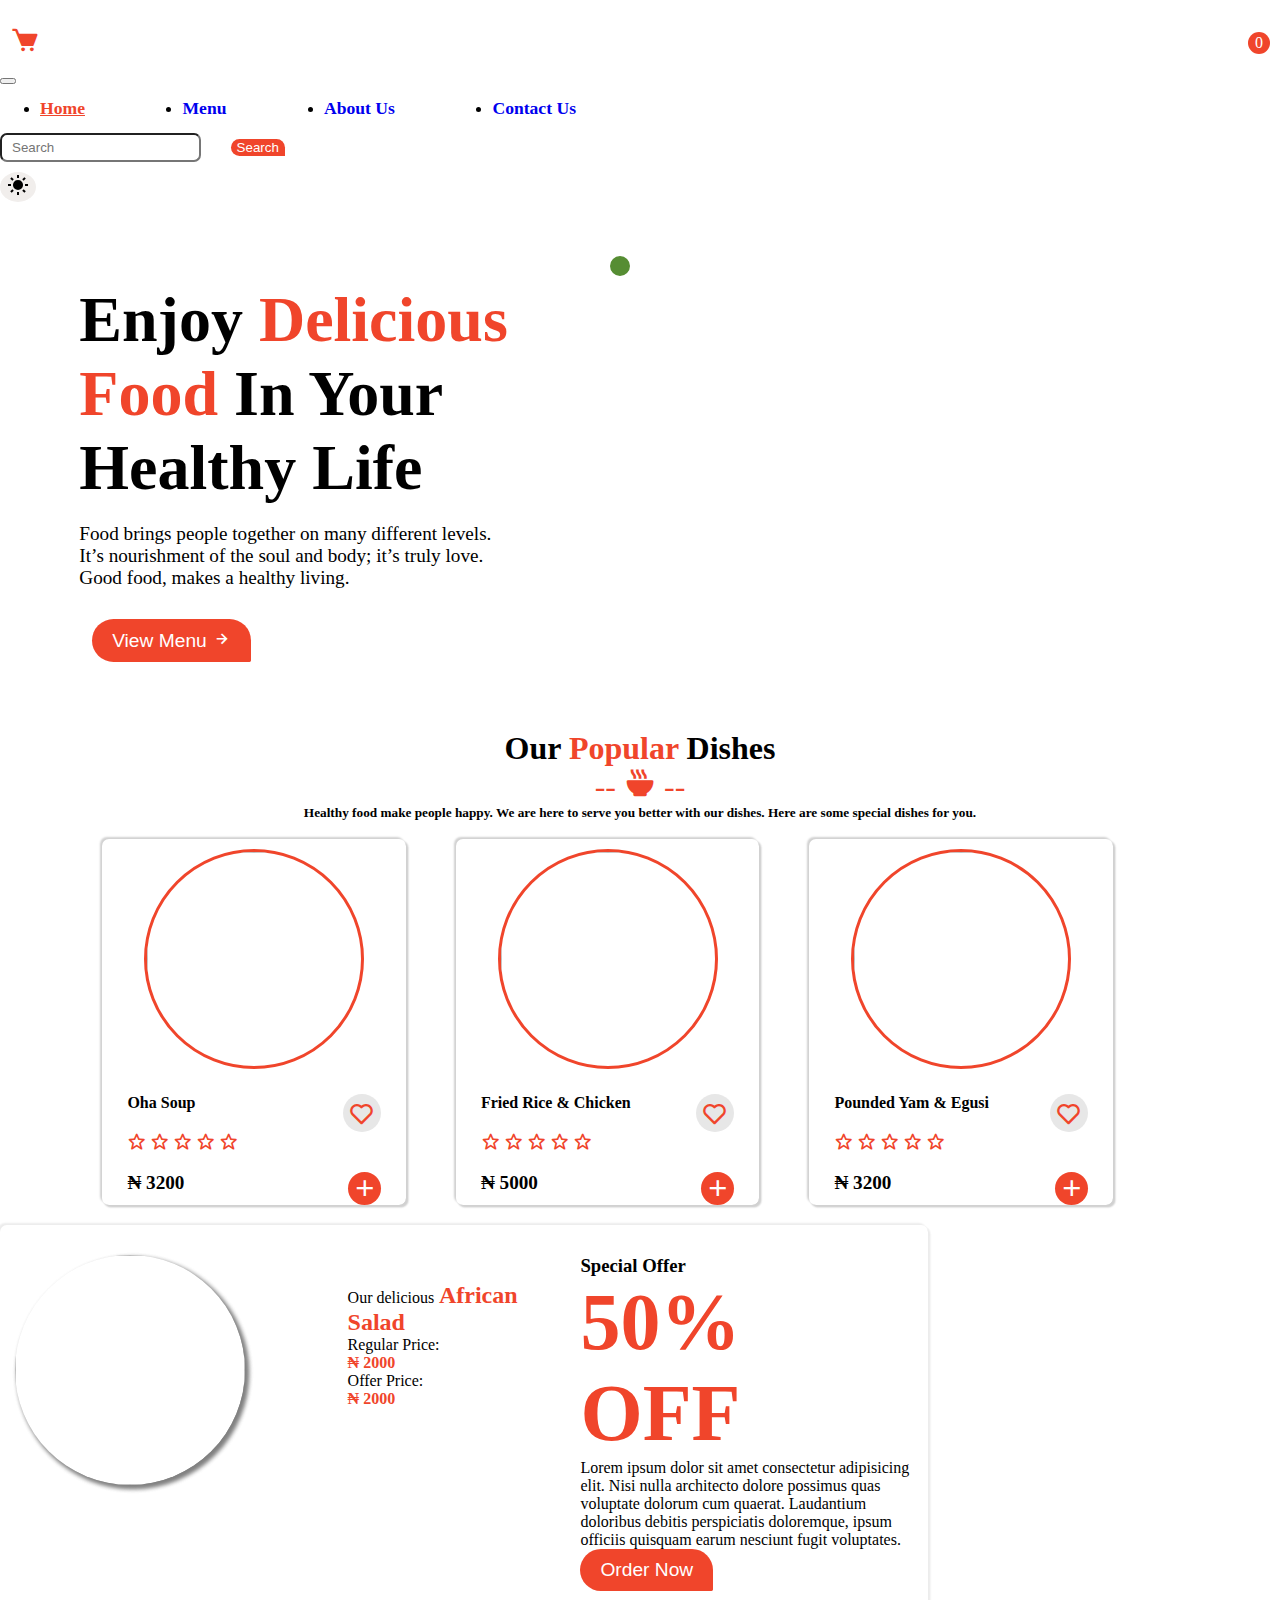
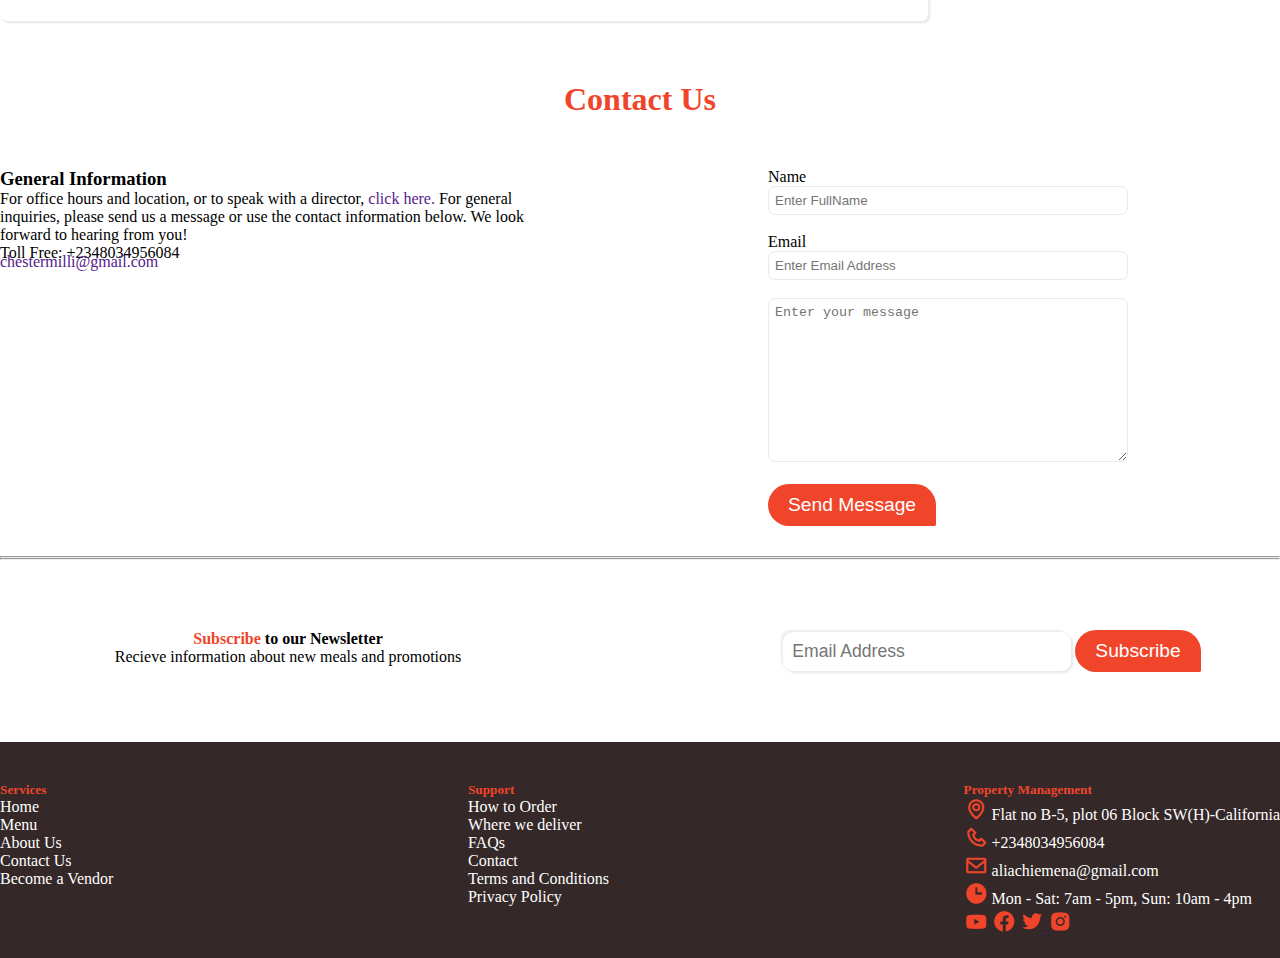
==== index.html @ f48188b2 "f" ====
<!DOCTYPE html>
<html lang="en">
<head>
    <meta charset="UTF-8">
    <meta http-equiv="X-UA-Compatible" content="IE=edge">
    <meta name="viewport" content="width=device-width, initial-scale=1.0">
    <title>Chester_Milli Restaurant</title>
    <link rel="shortcut icon" href="Images/ChesterOne.png" type="image/x-icon">
    <!-- <link rel="stylesheet" href="/Frontend/Boostrap/bootstrap.css"> -->

    <!-- Boostrap nav url -->
    <link href="https://cdn.jsdelivr.net/npm/bootstrap@5.3.0-alpha2/dist/css/bootstrap.min.css" rel="stylesheet" integrity="sha384-aFq/bzH65dt+w6FI2ooMVUpc+21e0SRygnTpmBvdBgSdnuTN7QbdgL+OapgHtvPp" crossorigin="anonymous">

    <script src="https://cdn.jsdelivr.net/npm/bootstrap@5.3.0-alpha2/dist/js/bootstrap.bundle.min.js" integrity="sha384-qKXV1j0HvMUeCBQ+QVp7JcfGl760yU08IQ+GpUo5hlbpg51QRiuqHAJz8+BrxE/N" crossorigin="anonymous"></script>
    <!-- /////// -->

    <!-- <link rel="stylesheet" href="/Frontend/Boostrap/bootstrap.min.css"> -->
    <link href='https://unpkg.com/boxicons@2.1.4/css/boxicons.min.css' rel='stylesheet'>
    <link rel="stylesheet" href="fooddeliveryapp.css">

</head>
<body>
      <!-- Nav Bar -->
      <nav class="mynavBar navbar navbar-expand-lg bg-body-tertiary">
        <div class="container-fluid">
            <div class="logo">
                <img src="Images/ChesterOne.png" alt="">
            </div>
            <div class="cart">
                <a href="cart.html"><i class='bx bxs-cart'></i></a><p id="count">0</p>
            </div>

          <button class="navbar-toggler navbtn" type="button" data-bs-toggle="collapse" data-bs-target="#navbarSupportedContent" aria-controls="navbarSupportedContent" aria-expanded="false" aria-label="Toggle navigation">
            <span class="navbar-toggler-icon"></span>
          </button>
          <div class="collapse navbar-collapse" id="navbarSupportedContent">
            <ul class="navbar-nav me-auto mb-2 mb-lg-0 items">
              <li class="home nav-item">
                <a id="home" class="nav-link active" aria-current="page" href="index.html">Home</a>
              </li>
              <li class="nav-item">
                <a id="menu" class="nav-link active" href="menu.html">Menu</a>
              </li>
              <li class="nav-item">
                <a id="aboutUs" class="nav-link active" href="aboutUs.html">About Us</a>
              </li>
              <li class="nav-item">
                <a id="contactUs" class="nav-link active" href="contactUs.html">Contact Us</a>
              </li>
            </ul>

            <form class="d-flex" role="search">
              <input class="navInput" id="searchInput" type="search" placeholder="Search" aria-label="Search">
              <button class="navbtnTwo btn btn-outline-success" type="submit" id="search">Search</button>
            </form>
          </div>
        </div>
      </nav>

      <!-- <aside>
        <div class="aside">
          <div id="root"></div>

          <div class="sidebar">
            <div class="head"><p>My Cart</p></div>
            <div id="cartItem">Your cart is empty</div>
            <div class="foot">
              <h4>Total</h4>
              <h5>&#8358 0.00</h5>
            </div>
          </div>
        </div>
      </aside> -->

      <!-- main body -->
      <main>
        <!-- Background Changer //////////////////////////////////// -->
        <!-- <div class="radio-btn">
          <div class="radio-inner">  </div>
        </div> -->

  
        <div class="container-fluid backgroundChanger">
          <button id="background" type="button"><i class='backgroundNew bx bxs-sun' ></i></button>
          <!-- <div class="white"></div>
          <div class="darkMode"></div> -->
        </div>


        <!-- Enjoy Delicious Meal ///////////////////////////////////// -->
        <div class="container-fluid enjoyDeliciousMeal">
          <div class="container enjoyDelicious">
            <div class="container deliciousMeal">
              <h1>Enjoy <span> Delicious Food </span>In Your Healthy Life</h1> <br>

              <div class="container foodBrings">
                <p>Food brings people together on many different levels. It’s nourishment of the soul and body; it’s truly love. Good food, makes a healthy living.</p>
              </div>
            </div><br>
  
            <div class="container imageContainer">
              <img src="Images/mangoSoup.jpg" alt="">
            </div>
          </div>
          <div class="container">
            <button class="deliciousbtn" id="displayFoodMenu" type="button">View Menu <i class='bx bx-right-arrow-alt'></i></button>
          </div>
        </div> <br>



        <!-- <div class="containe viewMenu ">
          <div class="viewMenuFlex">    
            <figure class="viewMenuFigure">
              <div class="viewMenuContainerFlex">
                <div class="imageholder">
                  <img src="/Frontend/Frontend Milestone project/Images/Okro.jpg" alt="">
                </div><br>
                <div class="foodName">
                  <h4>Okra Soup</h4>
                </div>
                <div class="foodArticle">
                  <div class="foodArticleFlex">
                    <p>Lorem ipsum dolor sit amet consectetur adipisicing elit. Labore, pariatur beatae.</p>
                    <p class="foodPrice">&#8358 5000</p>
                  </div>
                </div>
              </div>          
            </figure>
            </div>
            </div> -->

            <div class="one">
              <div class="two">
              </div>
            </div>
            

        <!-- View Menu //////////////////////////////////////// -->
        <div class="viewMenu showFoodMenu">
          <div class="hideFoodMenu" id="hideFoodMenu">
            <i class='bx bx-x'></i>
          </div>
          <div class="viewMenuFlex">    
            <figure class="viewMenuFigure">
              <div class="viewMenuContainerFlex">
                <div class="imageholder">
                  <img src="Images/Okro.jpg" alt="">
                </div><br>
                <div class="foodName">
                  <h4>Okra Soup</h4>
                </div>
                <div class="foodArticle">
                  <div class="foodArticleFlex">
                    <p>Lorem ipsum dolor sit amet consectetur adipisicing elit. Labore, pariatur beatae.</p>
                    <div class="viewMenuAdd">
                      <p class="foodPrice">&#8358 3000</p>
                      <p><i class='viewMenuAddIcon bx bx-plus'></i></p>
                    </div>
                  </div>
                </div>
              </div>          
            </figure>

            <figure class="viewMenuFigure">
              <div class="viewMenuContainerFlex">
                <div class="imageholder">
                  <img src="Images/riceandchicken.jpg" alt="">
                </div><br>
                <div class="foodName">
                  <h4>Jellof Rice</h4>
                </div>
                <div class="foodArticle">
                  <div class="foodArticleFlex">
                    <p>Lorem ipsum dolor sit amet consectetur adipisicing elit. Labore, pariatur beatae.</p>
                    <div class="viewMenuAdd">
                      <p class="foodPrice">&#8358 2500</p>
                      <p><i class='viewMenuAddIcon bx bx-plus'></i></p>
                    </div>
                  </div>
                </div>
              </div>          
            </figure>
            
            <figure class="viewMenuFigure">
              <div class="viewMenuContainerFlex">
                <div class="imageholder">
                  <img src="Images/Beans-and-Plantain.jpg" alt="">
                </div> <br>
                <div class="foodName">
                  <h4>Beans and Dodo</h4>
                </div>
                <div class="foodArticle">
                  <div class="foodArticleFlex">
                    <p>Lorem ipsum dolor sit amet consectetur adipisicing elit. Labore, pariatur beatae.</p>
                    <div class="viewMenuAdd">
                      <p class="foodPrice">&#8358 1500</p>
                      <p><i class='viewMenuAddIcon bx bx-plus'></i></p>
                    </div>
                  </div>
                </div>
              </div>          
            </figure>

            <figure class="viewMenuFigure">
              <div class="viewMenuContainerFlex">
                <div class="imageholder">
                  <img src="Images/Ofe-Nsala.jpg" alt="">
                </div><br>
                <div class="foodName">
                  <h4>Ofe Nsala (White Soup)</h4>
                </div>
                <div class="foodArticle">
                  <div class="foodArticleFlex">
                    <p>Lorem ipsum dolor sit amet consectetur adipisicing elit. Labore, pariatur beatae.</p>
                    <div class="viewMenuAdd">
                      <p class="foodPrice">&#8358 4000</p>
                      <p><i class='viewMenuAddIcon bx bx-plus'></i></p>
                    </div>
                  </div>
                </div>
              </div>          
            </figure>

            <figure class="viewMenuFigure">
              <div class="viewMenuContainerFlex">
                <div class="imageholder">
                  <img src="Images/spaghetti.jpg" alt="">
                </div> <br>
                <div class="foodName">
                  <h4>Spaghetti</h4>
                </div>
                <div class="foodArticle">
                  <div class="foodArticleFlex">
                    <p>Lorem ipsum dolor sit amet consectetur adipisicing elit. Labore, pariatur beatae.</p>
                    <div class="viewMenuAdd">
                      <p class="foodPrice">&#8358 2000</p>
                      <p><i class='viewMenuAddIcon bx bx-plus'></i></p>
                    </div>
                  </div>
                </div>
              </div>          
            </figure>
             
            <figure class="viewMenuFigure">
              <div class="viewMenuContainerFlex">
                <div class="imageholder">
                  <img src="Images/tomato-stew.jpg" alt="">
                </div> <br>
                <div class="foodName">
                  <h4>Tomato Stew and Rice</h4>
                </div>
                <div class="foodArticle">
                  <div class="foodArticleFlex">
                    <p>Lorem ipsum dolor sit amet consectetur adipisicing elit. Labore, pariatur beatae.</p>
                    <div class="viewMenuAdd">
                      <p class="foodPrice">&#8358 2000</p>
                      <p><i class='viewMenuAddIcon bx bx-plus'></i></p>
                    </div>
                  </div>
                </div>
              </div>          
            </figure>
             
            <figure class="viewMenuFigure">
              <div class="viewMenuContainerFlex">
                <div class="imageholder">
                  <img src="Images/mangoSoup.jpg" alt="">
                </div> <br>
                <div class="foodName">
                  <h4>Mango Soup</h4>
                </div>
                <div class="foodArticle">
                  <div class="foodArticleFlex">
                    <p>Lorem ipsum dolor sit amet consectetur adipisicing elit. Labore, pariatur beatae.</p>
                    <div class="viewMenuAdd">
                      <p class="foodPrice">&#8358 3200</p>
                      <p><i class='viewMenuAddIcon bx bx-plus'></i></p>
                    </div>
                  </div>
                </div>
              </div>          
            </figure>
             
            <figure class="viewMenuFigure">
              <div class="viewMenuContainerFlex">
                <div class="imageholder">
                  <img src="Images/bangasoup.jpg" alt="">
                </div> <br>
                <div class="foodName">
                  <h4>Banga Soup</h4>
                </div>
                <div class="foodArticle">
                  <div class="foodArticleFlex">
                    <p>Lorem ipsum dolor sit amet consectetur adipisicing elit. Labore, pariatur beatae.</p>
                    <div class="viewMenuAdd">
                      <p class="foodPrice">&#8358 2500</p>
                      <p><i class='viewMenuAddIcon bx bx-plus'></i></p>
                    </div>
                  </div>
                </div>
              </div>          
            </figure>
          </div>
          <div class="viewMenubutton">
            <button class="viewMenubtn deliciousbtn" id="viewFullMenubtn" type="button">View Full menu</button>
          </div>
          </div>
        </div>



        <!-- Popular Dishes /////////////////////////////////// -->
        <div class="container popularDishes">
          <div class="popularDishesmain">
            <div class="ourDishes">
              <h1>Our <span>Popular</span> Dishes</h1>
              <p>-- <i class='bx bxs-bowl-hot'></i> --</p>
              <h5>Healthy food make people happy. We are here to serve you better with our dishes. Here are some special dishes for you.</h5>
            </div><br>

            <div class="dishHolder">
                <figure class="dishImageContainer">
                  <div class="imageHolder">
                    <img src="Images/ohasoup.webp" alt="">
                  </div> <br>
                
                  <figcaption>
                    <h4>Oha Soup</h4>
                    <div class="heart"><i id="heart" class='bx bx-heart'></i></div>
                  </figcaption>

                  <div class="starRating">
                    <a href=""><i class='bx bx-star'></i></a>
                    <a href=""><i class='bx bx-star'></i></a>
                    <a href=""><i class='bx bx-star'></i></a>
                    <a href=""><i class='bx bx-star'></i></a>
                    <a href=""><i class='bx bx-star'></i></a>
                    </a>
                  </div> <br>

                  <div class="priceAddtoCart">
                    <p>&#8358 3200</p>
                    <p><i class='viewMenuAddIcon bx bx-plus'></i></p>
                  </div>
                </figure> 

                <figure class="dishImageContainer">
                  <div class="imageHolder">
                    <img src="Images/friedrice-chicken.jpg" alt="">
                  </div> <br>
                
                  <figcaption>
                    <h4>Fried Rice & Chicken</h4>
                    <div class="heart"><i id="heart" class='bx bx-heart'></i></div>
                  </figcaption>

                  <div class="starRating">
                    <a href=""><i class='bx bx-star'></i></a>
                    <a href=""><i class='bx bx-star'></i></a>
                    <a href=""><i class='bx bx-star'></i></a>
                    <a href=""><i class='bx bx-star'></i></a>
                    <a href=""><i class='bx bx-star'></i></a>
                  </div> <br>

                  <div class="priceAddtoCart">
                    <p>&#8358 5000</p>
                    <p><i class='viewMenuAddIcon bx bx-plus'></i></p>
                  </div>
                </figure>

                <figure class="dishImageContainer">
                  <div class="imageHolder">
                    <img src="Images/poundedyamandegusi.jpg" alt="">
                  </div> <br>
                
                  <figcaption>
                    <h4>Pounded Yam & Egusi</h4>
                    <div class="heart"><i id="heart" class='bx bx-heart'></i></div>
                  </figcaption>

                  <div class="starRating">
                    <a href=""><i class='bx bx-star'></i></a>
                    <a href=""><i class='bx bx-star'></i></a>
                    <a href=""><i class='bx bx-star'></i></a>
                    <a href=""><i class='bx bx-star'></i></a>
                    <a href=""><i class='bx bx-star'></i></a>
                  </div> <br>

                  <div class="priceAddtoCart">
                    <p>&#8358 3200</p>
                    <p><i class='viewMenuAddIcon bx bx-plus'></i></p>
                  </div>
                </figure>
            </div>
          </div>
        </div>


        <!-- special Offer ////////////////////////////////// -->
        <div class="container-fluid mySpecialOffer">
          <div class="container specialOffer">
            <div class="imageHolder">
              <img src="Images/abacha.jpeg" alt="">
            </div>

            <div class="onlyFor">
              <p>Our delicious<span class="vegetables"> African Salad</span></p>
              <p>Regular Price: <br> <span class="price">&#8358 2000</span></p>
              <p>Offer Price: <br> <span class="price">&#8358 2000</span></p>
            </div>

            <div class="discount">
              <div>
                <h3>Special Offer</h3>
              </div>
              <div class="discount50">
                <h1>50% OFF</h1>
              </div>
              <div>
                <p>Lorem ipsum dolor sit amet consectetur adipisicing elit. Nisi nulla architecto dolore possimus quas voluptate dolorum cum quaerat. Laudantium doloribus debitis perspiciatis doloremque, ipsum officiis quisquam earum nesciunt fugit voluptates.</p>
              </div>
              <div>
                <button class="discountbtn" type="button">Order Now</button>
              </div>
            </div>
          </div>
        </div>


        <!-- Contact Us ////////////////////////////////////////////// -->
        <div class="contactUs">
          <h1>Contact Us</h1>
          <div class="container contactUsFlex">
            <div class="contactUsPartOne">
              <div class="generalInfo">
                <h3>General Information</h3>
              </div>
              <div class="contactUspara">
                <p>For office hours and location, or to speak with a director, <a href="">click here.</a> For general inquiries, please send us a message or use the contact information below. We look forward to hearing from you!</p>
              </div>
              <div class="contactUsDetails">
                <p class="firstPar">Toll Free: +2348034956084</p>
                <p class="firstPara"><a href="">chestermilli@gmail.com</a></p>
              </div>
            </div>

          <form action="" class="contactUsForm">
            <div class="lableName">
              <label for="name">Name</label>
            </div>
            <div class="input">
              <input type="text" id="name" placeholder="Enter FullName">
            </div> <br>

            <div class="labelEmail">
              <label for="email">Email</label>
            </div>
            <div class="input">
              <input type="email" name="email" id="email" placeholder="Enter Email Address">
            </div> <br>

            <div class="textArea">
             <textarea name="" id="textArea" cols="30" rows="10" placeholder="Enter your message"></textarea>
            </div> <br>

            <div>
              <button class="contactUsbtn" type="button">Send Message</button>
            </div>
          </form>
          </div>
        </div>
        <hr class="container hrOne" style="color: rgba(51, 51, 51, 0.651);">
        <hr class="container hrTwo" style="color: white;">


        <!-- Newsletter /////////////////////////////////////////////// -->
        <div class="newsletter">
          <div class="container newsletterFlex">
            <div class="newsletterSubscribe">
              <h4><span>Subscribe</span> to our Newsletter</h4>
              <p>Recieve information about new meals and promotions</p>
            </div>

            <div class="newsletterButton">
              <div class="newsletterButtonDisplay">
                <input type="text" placeholder="Email Address" id="newsletterInput">
                <!-- <div class="newsletterSend"><i id="newsletterSend" class='bx bxs-send'></i></div> -->
                <button class="newsletterbtn" type="button">Subscribe</button>
              </div>
            </div>
          </div>
        </div>
      </main>

      <footer>
        <div class="container footerFlex">
          <div class="services">
            <h5>Services</h5>
            <p><a href="">Home</a></p>
            <p><a href="">Menu</a></p>
            <p><a href="">About Us</a></p>
            <p><a href="">Contact Us</a></p>
            <p><a href="">Become a Vendor</a></p>
          </div>

          <div class="support">
            <h5>Support</h5>
            <p><a href="">How to Order</a></p>
            <p><a href="">Where we deliver</a></p>
            <p><a href="">FAQs</a></p>
            <p><a href="">Contact</a></p>
            <p><a href="">Terms and Conditions</a></p>
            <p><a href="">Privacy Policy</a></p>
          </div>

          <div class="propertyManagement">
            <h5>Property Management</h5>
            <p><span><i class='bx bx-map'></i></span> Flat no B-5, plot 06 Block SW(H)-California</p>
            <p><span><i class='bx bx-phone'></i></span> +2348034956084</p>
            <p><span><i class='bx bx-envelope'></i></span> aliachiemena@gmail.com</p>
            <p><span><i class='bx bxs-time'></i></span> Mon - Sat: 7am - 5pm, Sun: 10am - 4pm</p>
            <div class="socialHandles">
              <a href=""><span><i class='bx bxl-youtube'></i></span></a>
              <a href=""><span><i class='bx bxl-facebook-circle'></i></span></a>
              <a href=""><span><i class='bx bxl-twitter'></i></span>
              </a>
              <a href=""><span><i class='bx bxl-instagram-alt' ></i><span></a>
            </div>
          </div>
        </div>
      </footer>

      <script>
        document.getElementById('viewFullMenubtn').addEventListener('click', e=>{
          window.location.href = "./menu.html"
        })
      </script>

    <script src="fooddeliveryapp.js"></script>
    <script src="app.js"></script>
    <script src="payment.js"></script>
</body>
</html>
---- fooddeliveryapp.css ----
*{
    box-sizing: border-box;
    margin: 0px;
}

:root{
    --mainColor: rgb(240,69,43);
    --mainAlt: rgb(199, 50, 27);
    --secColor: rgb(86,141,51);
    --btnShape: 30px 30px 2px;
}


/* nav bar styles /////////////////// */
.mynavBar{
    /* filter: invert(1);
    position: fixed;
    top: 0px; */
}

.logo{
    width: 30%;
}

.logo>img{
    width: 80px;
}

.items{
    width:45%;
    display: flex;
    justify-content: space-between;
    line-height: 2.7;
}


#menu:hover, #aboutUs:hover, #contactUs:hover{
    color: var(--mainColor);
}

#menu, #aboutUs, #contactUs{
    font-size: 1.1rem;
    font-weight: 650;
    text-decoration: none;
    transition: 500ms;
}

#home{
    color: var(--mainColor);
    font-size: 1.1rem;
    font-weight: 650;
}

#home:hover{
    color: black;
    text-decoration: none;
    transition: 650ms;
}

.cart{
    display: flex;
    justify-content: space-between;
    padding: 7px 10px;
    border-radius: 3px;
    /* width: %; */
    align-items: center;
}

.cart>p{
    height: 22px;
    width: 22px;
    display: flex;
    align-items: center;
    justify-content: center;
    border-radius: 22px;
    background-color: var(--mainColor);
    color: white;
}

.cart>a{
    font-size: 30px;
    color: var(--mainColor);
}


.navInput{
    padding: 5px 10px;
    margin-right: 2%;
    border-radius: 7px;
}

.navbtnTwo{
    background-color: var(--mainColor);
    color: white;
    border: 1px var(--secColor);
    border-radius: var(--btnShape);
    transition: 300ms;
}

.navbtnTwo:hover{
    /* background-color: var(--mainAlt);
    color: white;
    border: 1px var(--secColor);
    transition: 300ms; */
    transition: 300ms;
    background-color: white;
    border: 3px solid var(--mainColor);
    color: black;
    font-weight: 600;
}
/* ///////////////////////////////////// */




/* <aside> //////////////////////////////////// */
aside{
    width: 70%;
    margin-bottom: 30px;
}

.aside{
    display: flex;
}

#root{
    width: 60%;
    display: grid;
    grid-template-columns: (2, 1fr);
    grid-gap: 20px;
}

.sidebar{
    width: 40%;
    border-radius: 5px;
    background-color: #eee;
    margin-left: 20px;
    padding: 15px;
    text-align: center;
}

.head{
    border-radius: 3px;
    height: 40px;
    padding: 10px;
    margin-bottom: 20px;
    color: white;
    display: flex;
    align-items: center;
}

.head>p{
    background-color: var(--mainColor);
    padding: 5px;
    width: 100%;
    text-align: left;
}

.foot{
    display: flex;
    justify-content: space-between;
    padding: 10px 0px;
    margin: 20px 0px;
    border-top: 1px solid #333;
}

/* </aside> //////////////////////////////////// */




/* Enjoy Delicious Food */
.backgroundChanger{
    position: fixed;
    text-align: end;
    padding-top: 10px;
    cursor: pointer;
}

.backgroundChanger>.background{
    background-color: rgb(241, 238, 236);
    width: 25px;
    height: 25px;
    border-radius: 50%;
    padding: 1px 5px 7px 1px;
}

#background{
    font-size: 1.5rem;
    border-radius: 50%;
    border: none;
    background-color: rgb(241, 238, 236);
}

.whiteMode{
    background-color: white;
    color: black;
}

.darkMode{
    background-color: black;
    color: white;
}


.enjoyDeliciousMeal{
    background: url('/Frontend/Frontend Milestone project/Images/spinach.png');
    background-repeat: no-repeat;
    background-position: top-left;
}

.enjoyDelicious{
    display: flex;
    justify-content: space-between;
    padding: 30px 0px;
}

.deliciousMeal>h1{
    width: 90%;
    margin-left: 13%;
    margin-top: 15%;
    font-size: 4rem;
    font-weight: 650;
}

.foodBrings{
    width: 100%;
}

.foodBrings>p{
    margin-left: 13%;
    width: 70%;
    font-size: 1.2rem;
}

.deliciousMeal>h1>span{
    color: var(--mainColor);
}

.imageContainer{
    width: 100%;
    margin-right: 5;
    margin-top: 5%;
}

.imageContainer img{
    width: 80%;
    border-radius: 50%;
    border: 10px solid var(--secColor);
}

.deliciousbtn{
    margin-left: 7.2%;
    background-color: var(--mainColor);
    color: white;
    border: none;
    font-size: 1.2rem;
    padding: 10px 20px;
    border-radius: 30px 30px 2px;
    transition: 300ms;
}

.deliciousbtn:hover{
    /* background-color: var(--mainAlt); */
    transition: 300ms;
    background-color: white;
    border: 3px solid var(--mainColor);
    color: black;
    font-weight: 600;
}


/* View Menu ////////////////////////////////////// */
.viewMenu{
    padding: 50px 5px 15px 5px;   
}

.hideFoodMenu{
    font-size: 2.7rem;
    position: fixed;
    right: 20px;
    top: 0px;
    color: white;
    cursor: pointer;
}


.showFoodMenu{
    display: block;
    position: fixed;
    width: 100%;
    height: 100%;
    top: 0;
    left: 0;
    right: 0;
    backdrop-filter: blur(10px);
    background-color: rgba(0, 0, 0, 0.575);
    animation: Chester 0.6s;
    display: none;
    overflow-y: scroll;
    padding-left: 3%;
}

@keyframes Chester{
    from{
        transform: scale(0.5);
    }
    to{
        transform: scale(1);
    }
}


.viewMenu>.viewMenuFlex{
    display: grid;
    grid-template-columns: auto auto auto auto;
    justify-content: space-between;
}

.viewMenuFigure{
    width: 100%;
    padding: 20px;
}

.viewMenuContainerFlex>.imageHolder{
    width: 50%;
}

.viewMenuContainerFlex img{
    width: 150px;
    height: 150px;
    border-radius: 50%;
    border: 3px solid white;
    /* box-shadow: 3px 3px 5px grey, 3px 3px 5px grey; */
}

.viewMenuContainerFlex img:hover{
    transform: scale(1.2, 1.2);
    transition: 300ms;
}

.viewMenu .foodName>h4, .viewMenu .foodArticleFlex>p{
    color: white;
}


.viewMenuContainerFlex .foodArticleFlex>.viewMenuAdd .foodPrice{
    /* color: var(--mainColor); */
    font-weight: 600;
    line-height: 2;
    color: white;
}

.viewMenuAdd{
    display: flex;
    justify-content: space-between;
}

.viewMenuAddIcon{
    font-size: 1.7rem;
    background-color: var(--mainColor);
    color: white;
    padding: 3px;
    border-radius: 50%;
    cursor: pointer;
}

.viewMenubutton{
    padding: 15px;
    text-align: center;
    margin-left: -11%;
}



/* Our Popular Dishes //////////////////////////// */
/* .popularDishesmain{
    padding: 5% 9.5%;
} */


.popularDishes{
    margin-top: 30px;
    padding-top: 20px;
}

.ourDishes h1{
    text-align: center;
    font-weight: 650;
}

.ourDishes p{
    font-size: 2rem;
    text-align: center;
    color: var(--mainColor);
}

.ourDishes h1>span{
    color: var(--mainColor);
}

.ourDishes h5{
    text-align: center;
}

/* Dish Holder (Food cards) */
.dishHolder{
    display: grid;
    grid-template-columns: auto auto auto auto auto;
    grid-column-gap: 50px;
    margin-left: 8%;
}

.dishHolder>.dishImageContainer{
    box-shadow: 2px 2px 2px rgb(209, 209, 209), 2px 2px 2px rgb(209, 209, 209), -2px -2px 2px rgb(209, 209, 209);
    padding: 10px 25px 0px 25px;
    border-radius: 7px;
}

.dishHolder>.dishImageContainer:hover{
    /* border: 3px solid var(--secColor); */
    /* box-shadow: 1px 1px 7px var(--mainAlt), 1px 1px 7px var(--mainAlt), -1px -1px 7px var(--mainAlt); */
    box-shadow: 3px 3px 7px rgb(228, 228, 228), 3px 3px 7px rgb(228, 228, 228), -3px -3px 7px rgb(228, 228, 228);
    /* padding: 10px 25px; */
}

.dishHolder .imageHolder{
    width: 100%;
    text-align: center;
}

.dishHolder .imageHolder>img{
    border-radius: 60%;
    width: 220px;
    height: 220px;
    object-fit: cover;
    border: 3px solid var(--mainColor);
}

figcaption{
    display: flex;
    justify-content: space-between;
}

/* .dishHolder h4{
    width: 90%;
} */

.dishHolder .heart{
    background-color: rgb(231, 231, 231);
    border-radius: 50%;
    padding: 7px 5px;
    height: 38px;
    width: 38px;
}

.dishHolder #heart{
    font-size: 1.7rem;
    color: var(--mainColor);
}

.dishHolder .starRating>a>i{
    font-size: 1.2rem;
    color: var(--mainColor);
}

.dishHolder .priceAddtoCart{
    display: flex;
    justify-content: space-between;
}

.dishHolder .priceAddtoCart>p{
    font-size: 1.2rem;
    font-weight: 600;
}

.dishHolder .priceAddtoCart>.dishPlusSign{
    background-color: var(--mainColor);
    font-size: 2rem;
    color: white;
    border-radius: 50%;
    cursor: pointer;
    height: 48px;
    width: 48px;
    text-align: center;
}



/* Special Offer ////////////////////////////////// */
.mySpecialOffer{
    background: url('/Frontend/Frontend Milestone project/Images/spinach.png');
    background-repeat: no-repeat;
    background-position: right;
    width: 72.5%;
    padding: 30px 15px;
    margin-top: 20px;
    margin-bottom: 20px;
    box-shadow:  2px 2px 2px rgb(236, 236, 236), 2px 2px 2px rgb(236, 236, 236), -2px -2px 2px rgb(236, 236, 236);
    border-radius: 7px;
}

.specialOffer{
    display: flex;
    justify-content: space-between;
}

.specialOffer .imageHolder{
    width: 100%;
}

.specialOffer img{
    border-radius: 100%;
    /* height: 250px; */
    height: 230px;
    width: 230px;
    box-shadow: 3px 3px 5px grey, 3px 3px 5px grey;
    object-fit: cover;
}

.onlyFor{
    width: 70%;
    margin-top: 3%;
    margin-bottom: 3%;
}

.onlyFor p{
    width: 100%;
}

.onlyFor .price, .onlyFor span{
    color: var(--mainColor);
    font-weight: 650;
}

.onlyFor .vegetables{
    font-size: 1.5rem;
}

.discount{
    width: 100%;
}

.discount h3{
    font-weight: 650;
}

.discount h1{
    font-size: 5rem;
    font-weight: 700;
    color: var(--mainColor);
}

.discount .discountbtn{
    /* margin-left: 9.2%; */
    background-color: var(--mainColor);
    color: white;
    border: none;
    font-size: 1.2rem;
    padding: 10px 20px;
    border-radius: 30px 30px 2px;
    transition: 300ms;
}

.discount .discountbtn:hover{
    transition: 300ms;
    background-color: white;
    border: 3px solid var(--mainColor);
    color: black;
    font-weight: 600;
}




/* Contact Us ///////////////////////////////////// */
.contactUs{
    padding: 40px 0px 30px 0px;
}

.contactUs>h1{
    text-align: center;
    color: var(--mainColor);
    font-weight: 650;
}

.contactUsFlex{
    display: flex;
    justify-content: space-between;
    padding-top: 50px;
}

.contactUsPartOne{
    width: 43%;
}

.contactUs a{
    text-decoration: none;
}

.contactUsDetails>.firstPara{
    line-height: 0;
}

.contactUsForm{
    width: 40%;
}

.contactUs input{
    width: 360px;
    background-color: white;
    border: none;
    border: 1px solid rgb(233, 233, 233);
    padding: 6px;
    border-radius: 7px;
}

.contactUsForm textarea{
    width: 360px;
    padding: 6px;
    border: 1px solid rgb(233, 233, 233);
    border-radius: 7px;
}

.contactUsForm>.input, .contactUsForm>.textArea{
    width: 100%;
}


.contactUs .contactUsbtn{
    /* margin-left: 9.2%; */
    background-color: var(--mainColor);
    color: white;
    border: none;
    font-size: 1.2rem;
    padding: 10px 20px;
    border-radius: 30px 30px 2px;
    transition: 300ms;
}

.contactUs .contactUsbtn:hover{
    transition: 300ms;
    background-color: white;
    border: 3px solid var(--mainColor);
    color: black;
    font-weight: 600;
}



/* Newsletter //////////////////////////////////// */
.newsletterFlex{
    display: flex;
    justify-content: space-between;
    padding: 70px 0px;
    text-align: center;
}

.newsletterSubscribe{
    width: 45%;
}

.newsletterSubscribe span{
    color: var(--mainColor);
}

.newsletterButton{
    width: 45%;
}

.newsletterButton input{
    border-radius: 10px;
    font-size: 1.1rem;
    padding: 9px;
    border: none;
    box-shadow:  2px 2px 2px rgb(236, 236, 236), 2px 2px 2px rgb(236, 236, 236), -2px -2px 2px rgb(236, 236, 236);
    width: 50%;
}

.newsletterButton .newsletterbtn{
    font-size: 1.1rem;
    /* padding: 5px; */
    background-color: var(--mainColor);
    color: white;
    border: none;
    font-size: 1.2rem;
    padding: 10px 20px;
    border-radius: 30px 30px 2px;
    transition: 300ms;
}

.newsletterButton .newsletterbtn:hover{
    transition: 300ms;
    background-color: white;
    border: 3px solid var(--mainColor);
    color: black;
    font-weight: 600;
}




/* Footer ///////////////////////////////////////// */
footer{
    background-color: rgba(20, 6, 6, 0.863);
    padding: 40px 0px 20px 0px;
}

.footerFlex{
    display: flex;
    justify-content: space-between;
}

.footerFlex>.services, .footerFlex>.support{
    margin-bottom: 25px;
}

.footerFlex h5{
    color: var(--mainColor);
}

.footerFlex>.services a, .footerFlex>.support a{
    text-decoration: none;
    color: white;
}

.footerFlex>.services a:hover, .footerFlex>.support a:hover{
    color: var(--mainColor);
    transition: 300ms;
}

.footerFlex>.propertyManagement span{
    font-size: 1.5rem;
    color: var(--mainColor);
}

.footerFlex>.propertyManagement>p{
    color: white;
}






@media screen and (max-width:1200px) {
    .logo{
        width: 20%;
    }

    .items{
        width:55%;
        /* display: flex;
        justify-content: space-between;
        line-height: 2.7; */
    }



    /* Enjoy Delicious Meal ///////////////////// */
    .deliciousMeal{
        width: 70%;
    }

    .deliciousMeal>h1{
        font-size: 3.5rem;
        width: 100%;
    }

    .foodBrings{
        width: 100%;
    }
    
    .foodBrings>p{
        width: 100%;
        font-size: 1.2rem;
        margin-left: 12%;
    }
    
    
    .enjoyDelicious{
        display: flex;
        justify-content: space-between;
    }

    .imageContainer{
        width: 70%;
        margin-top: 2%;
        margin-left: 7%;
    }

    .imageContainer>img{
        width: 100%;
    }

    .deliciousbtn{
        margin-left: 6.5%;
    }



    /* Popular Dishes /////////////////////////// */
    .dishHolder{
        display: grid;
        grid-template-columns: auto auto;
    }




    /* Special Offer //////////////////////// */

    /* .mySpecialOffer{
        width: %;
    } */

    .specialOffer{
        display: grid;
        grid-template-columns: auto auto;
        grid-column-gap: 5px;
    }

    .specialOffer>.imageHolder{
        margin-bottom: 10%;
    }

    .specialOffer img{
        width: 250px;
        height: 250px;
    }
    
    .discount h1{
        font-size: 5rem;
    }

    /* .dishHolder{
        display: flex;
        flex-direction: column;
    } */
}



@media screen and (max-width:1000px) {
    .logo{
        width: 20%;
    }

    .items{
        width:55%;
        /* display: flex;
        justify-content: space-between;
        line-height: 2.7; */
    }



    /* Enjoy Delicious Meal //////////////////// */
    .deliciousMeal{
        width: 70%;
    }

    .deliciousMeal>h1{
        font-size: 3.5rem;
        width: 100%;
    }

    .foodBrings{
        width: 200%;
    }
    
    .foodBrings>p{
        width: 100%;
        font-size: 1.2rem;
        margin-left: 5%;
    }

    .imageContainer{
        margin-top: 10%;
    }

    /* .deliciousbtn{
        margin-left: 1%;
        width: 100%;
        border-radius: 30px 30px;
    } */



     /* view Menu ///////////////////////////// */
     .viewMenu>.viewMenuFlex{
        display: grid;
        grid-template-columns: auto auto;
        text-align: center;
    }



    /* Popular Dishes /////////////////////// */
     .dishHolder{
        display: grid;
        grid-template-columns: auto auto;
    }




    /* Special Offer ////////////////////////// */
    .specialOffer{
        display: grid;
        grid-template-columns: auto auto;
        grid-column-gap: 0px;
    }

    .specialOffer>.imageHolder{
        margin-bottom: 10%;
        width: 100%;
    }

    .specialOffer img{
        width: 250px;
        height: 250px;
    }

    .discount h1{
        font-size: 5rem;
    }


    
    /* Contact Us ///////////////////////////////// */
    .contactUsFlex{
        display: flex;
        flex-direction: column;
    }

    .contactUsPartOne{
        width: 100%;
    }

    .contactUsForm{
        width: 100%;
    }

    .contactUsForm input, .contactUsForm textarea{
        width: 100%;
    }
}




@media screen and (max-width:768px) {

    .navbtnTwo{
        border-radius: 30px 30px;
    }


    /* <!-- Enjoy Delicious Meal ////////////// --> */

    .deliciousMeal{
        width: 100%;
    }

    .deliciousMeal>h1{
        font-size: 3.5rem;
        width: 90%;
        margin-left: 7%;
    }

    .foodBrings{
        width: 100%;
    }
    
    .foodBrings>p{
        margin-left: 5%;
        width: 100%;
        font-size: 1.2rem;
    }
    
    
    .enjoyDelicious{
        display: flex;
        flex-direction: column;
    }

    .imageContainer img{
        width: 100%;
        border-radius: 50%;
    }

    .imageContainer{
        width: 100%;
        margin-top: 2%;
        margin-left: 0%;
    }

    .deliciousbtn{
        margin-left: 1%;
        width: 100%;
        border-radius: 30px 30px;
    }



    /* view Menu ///////////////////////////// */
    .viewMenu>.viewMenuFlex{
        display: grid;
        grid-template-columns: auto auto;
        text-align: center;
    }

    .viewMenubutton{
        margin-left: 0%;
    }



    /* Popular Dishes  ////////////////////////// */
    .dishHolder{
        display: flex;
        flex-direction: column;
        margin-left: 0%;
    }



    /* Special Offer ////////////////////////////// */
    .specialOffer{
        display: flex;
        flex-direction: column;
        justify-content: space-between;
    }

    .specialOffer img{
        height: 240px;
        width: 240px;
    }

    
    .discount h1{
        font-size: 3rem;
    }

    .discountbtn{
        width: 100%;
        border-radius: 30px 30px !important;
    }


    /* Contact Us ///////////////////////////////// */
    .contactUsFlex{
        display: flex;
        flex-direction: column;
    }

    .contactUsPartOne{
        width: 100%;
    }

    .contactUsForm input, .contactUsForm .textarea{
        width: 100%;
    }

    .contactUsForm .contactUsbtn{
        width: 100%;
        border-radius: 30px 30px;
    }

    .hrOne{
        width: 90%;
        padding: 0px 15px !important;
    }

    .hrTwo{
        width: 90%;
        padding: 0px 15px !important;
    }



    /* Newsletter ///////////////////////////////// */
    .newsletterFlex{
        display: flex;
        flex-direction: column;
    }

    .newsletterFlex .newsletterSubscribe{
        width: 100%;
        padding: 0px 10px;
    }

    .newsletterButton{
        width: 100%;
        padding: 0px 10px;
    }

    .newsletterButton input{
        width: 100%;
        margin-bottom: 10px;
    }
    
    .newsletterButton .newsletterbtn{
        width: 100%;
        border-radius: 30px 30px;
    }


    /* footer /////////////////////////////////// */
    .footerFlex{
        display: flex;
        flex-direction: column;
    }
}



@media screen and (max-width:375px){

    .navbtnTwo{
        border-radius: 30px 30px;
    }



    /* <!-- Enjoy Delicious Meal ////////////// --> */
    .deliciousMeal{
        width: 100%;
    }

    .deliciousMeal>h1{
        font-size: 2.7rem;
        width: 100%;
        margin-left: 7%;
    }

    .foodBrings{
        width: 100%;
    }
    
    .foodBrings>p{
        margin-left: 5%;
        width: 100%;
        font-size: 1.2rem;
    }


        /* view Menu ///////////////////////////// */
    .viewMenu>.viewMenuFlex{
        display: grid;
        grid-template-columns: auto;
        text-align: center;
    }

    .viewMenubutton{
        margin-left: 0%;
    }



    /* Popular Dishes  ////////////////////////// */
    .dishHolder{
        display: flex;
        flex-direction: column;
        margin-left: 0%;
    }



    /* Special Offer ////////////////////////////// */
    .mySpecialOffer{
        box-shadow: none;
    }
    
    .specialOffer{
        display: flex;
        flex-direction: column;
        justify-content: space-between;
    }

    .specialOffer img{
        height: 170px;
        width: 170px;
    }

    .discount h1{
        font-size: 3rem;
    }

    
    .discountbtn{
        width: 100%;
        border-radius: 30px 30px;
    }

    /* Contact Us ///////////////////////////////// */
    .contactUsFlex{
        display: flex;
        flex-direction: column;
    }

    .contactUsForm{
        /* width: 100%; */
    }

    .contactUsForm input, .contactUsForm textarea{
        width: 100%;
    }

    .contactUsForm .contactUsbtn{
        width: 100%;
    }

    .hrOne{
        width: 90%;
        padding: 0px 15px !important;
    }

    .hrTwo{
        width: 90%;
        padding: 0px 15px !important;
    }



     /* Newsletter ///////////////////////////////// */
    .newsletterFlex{
        display: flex;
        flex-direction: column;
    }

    .newsletterFlex .newsletterSubscribe{
        width: 100%;
        padding: 0px 10px;
    }


    .newsletterButton{
        width: 100%;
        padding: 0px 10px;
    }

      .newsletterButton input{
        width: 100%;
        margin-bottom: 10px;
    }
    
    .newsletterButton .newsletterbtn{
        width: 100%;
        border-radius: 30px 30px;
    }

     /* footer /////////////////////////////////// */
    .footerFlex{
        display: flex;
        flex-direction: column;
    }
}



@media screen and (max-width:280px) {
    .dishHolder .imageHolder>img{
        width: 200px;
        height: 200px;
    }


    /* Contact Us ///////////////////////////////// */
    .contactUsForm input, .contactUsForm textarea{
        width: 100%;
    }
}
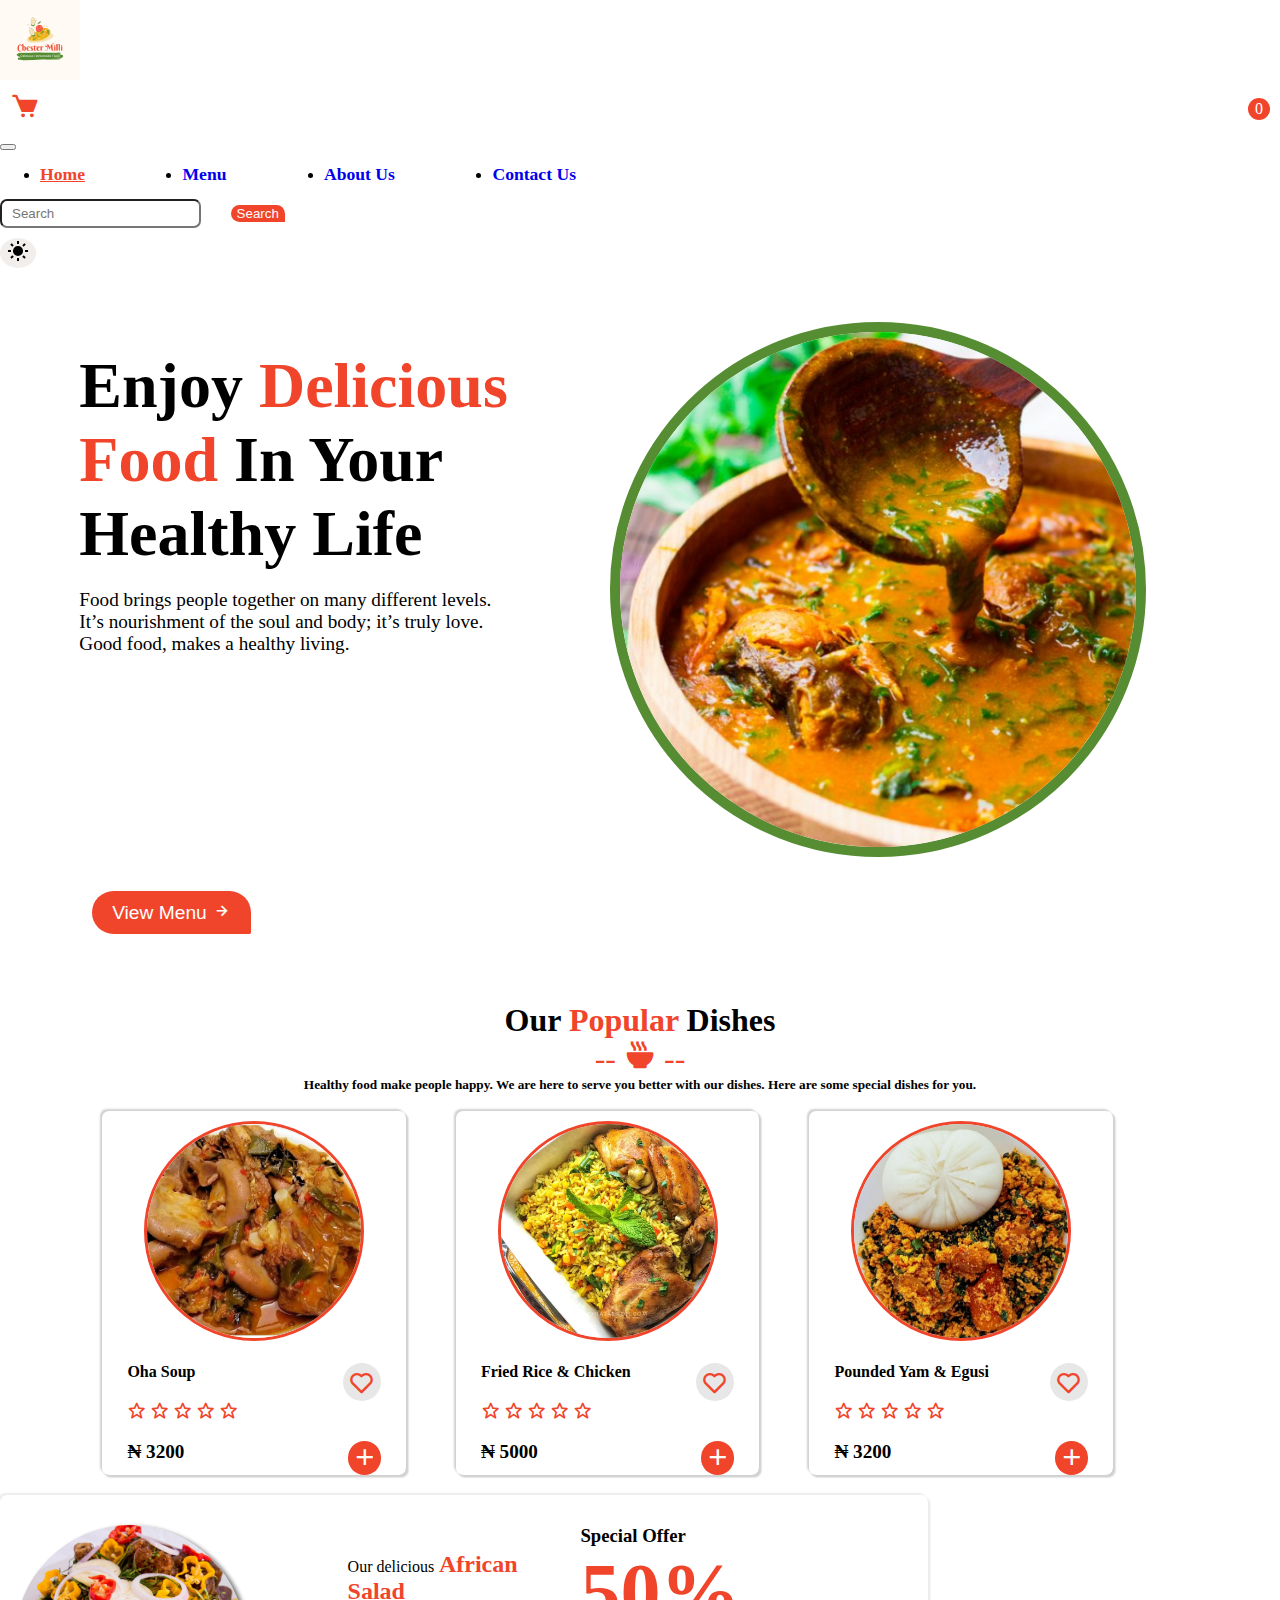
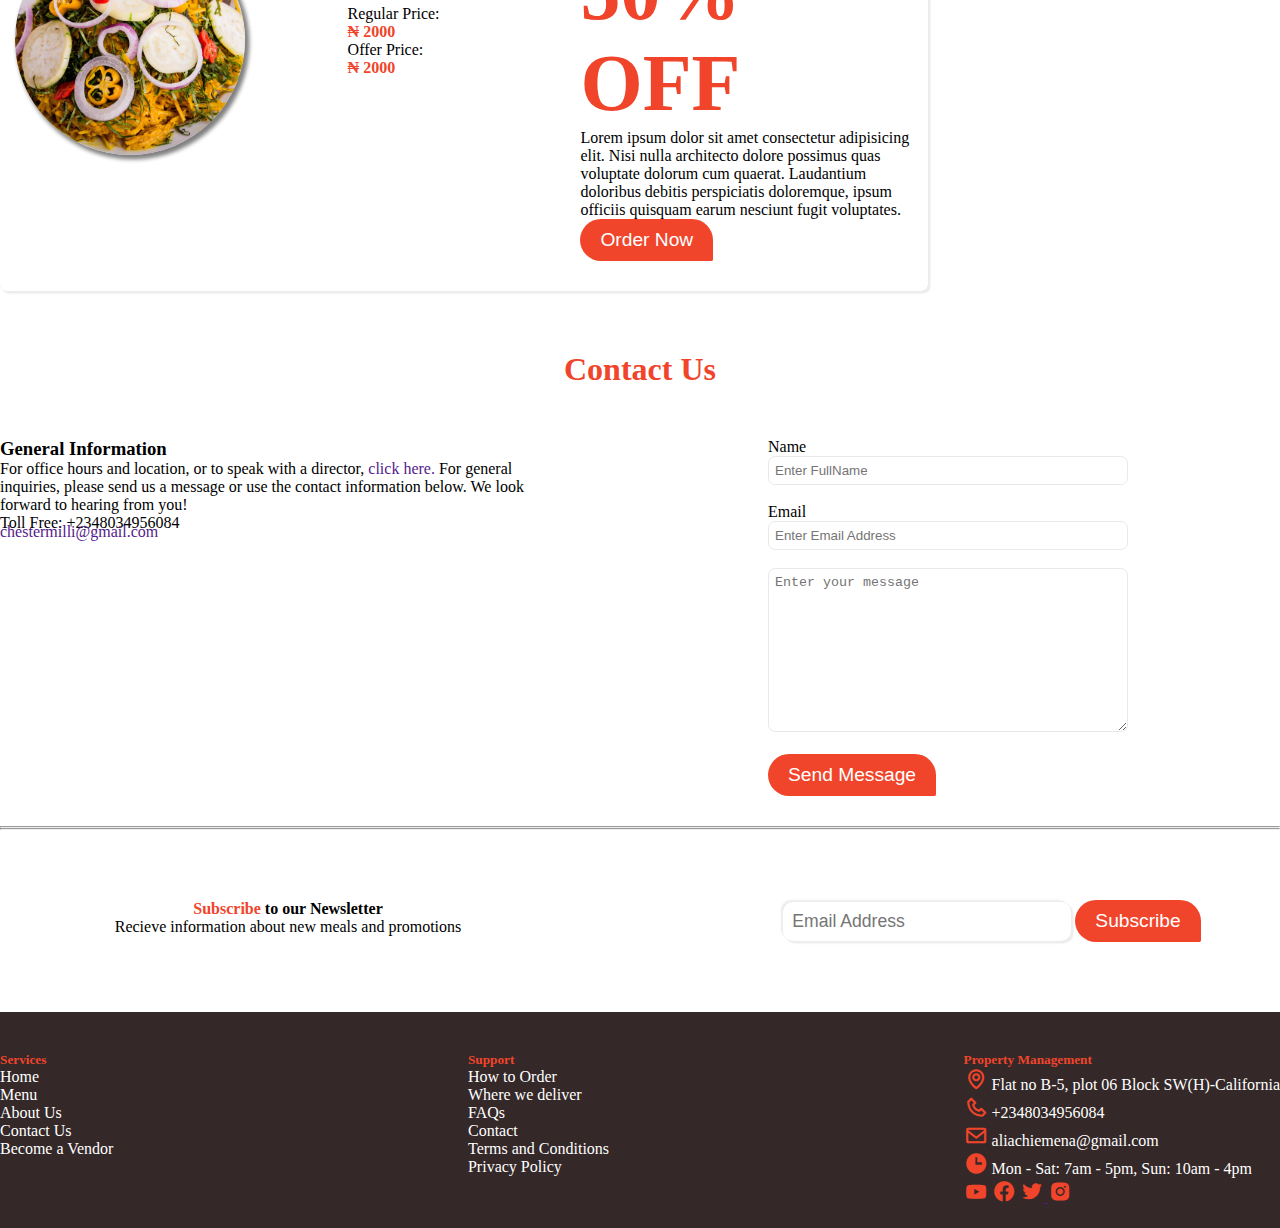
==== commit 537958c0: "A new update" ====
--- a/index.html
+++ b/index.html
@@ -497,10 +497,10 @@
         <div class="container footerFlex">
           <div class="services">
             <h5>Services</h5>
-            <p><a href="">Home</a></p>
-            <p><a href="">Menu</a></p>
+            <p><a href="index.html">Home</a></p>
+            <p><a href="menu.html">Menu</a></p>
             <p><a href="">About Us</a></p>
-            <p><a href="">Contact Us</a></p>
+            <p><a href="contactUs.html">Contact Us</a></p>
             <p><a href="">Become a Vendor</a></p>
           </div>
 
--- a/fooddeliveryapp.css
+++ b/fooddeliveryapp.css
@@ -741,6 +741,13 @@
 
 
 
+@media screen and (max-width:2000px) {
+    nav, main, footer{
+        max-width: 2000px;
+    }
+}
+
+
 
 
 @media screen and (max-width:1200px) {
@@ -1027,6 +1034,11 @@
 
 
     /* Special Offer ////////////////////////////// */
+    .mySpecialOffer{
+        width: 100%;
+        box-shadow: none;
+    }
+
     .specialOffer{
         display: flex;
         flex-direction: column;
@@ -1180,8 +1192,8 @@
     }
 
     .specialOffer img{
-        height: 170px;
-        width: 170px;
+        height: 230px;
+        width: 230px;
     }
 
     .discount h1{
@@ -1271,4 +1283,7 @@
     .contactUsForm input, .contactUsForm textarea{
         width: 100%;
     }
+        nav, main, footer{
+            min-width: 280px;
+    }
 }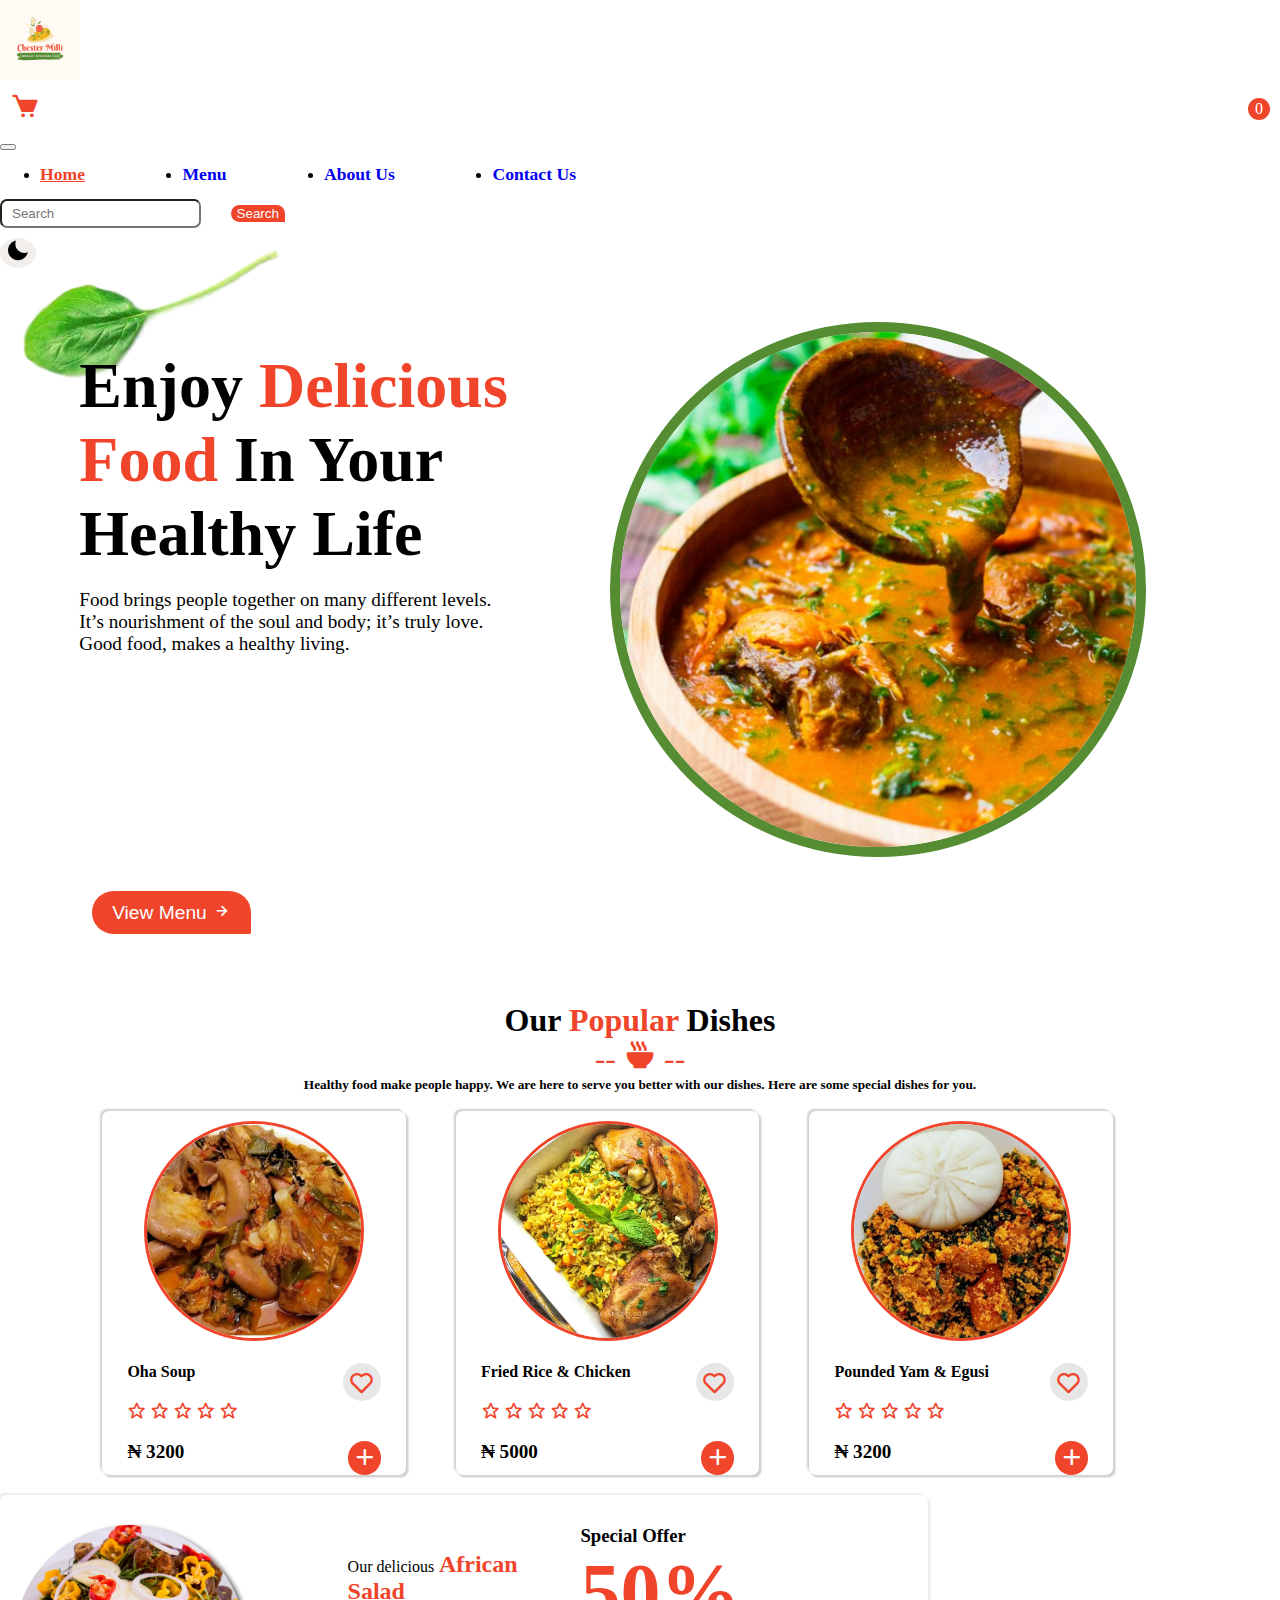
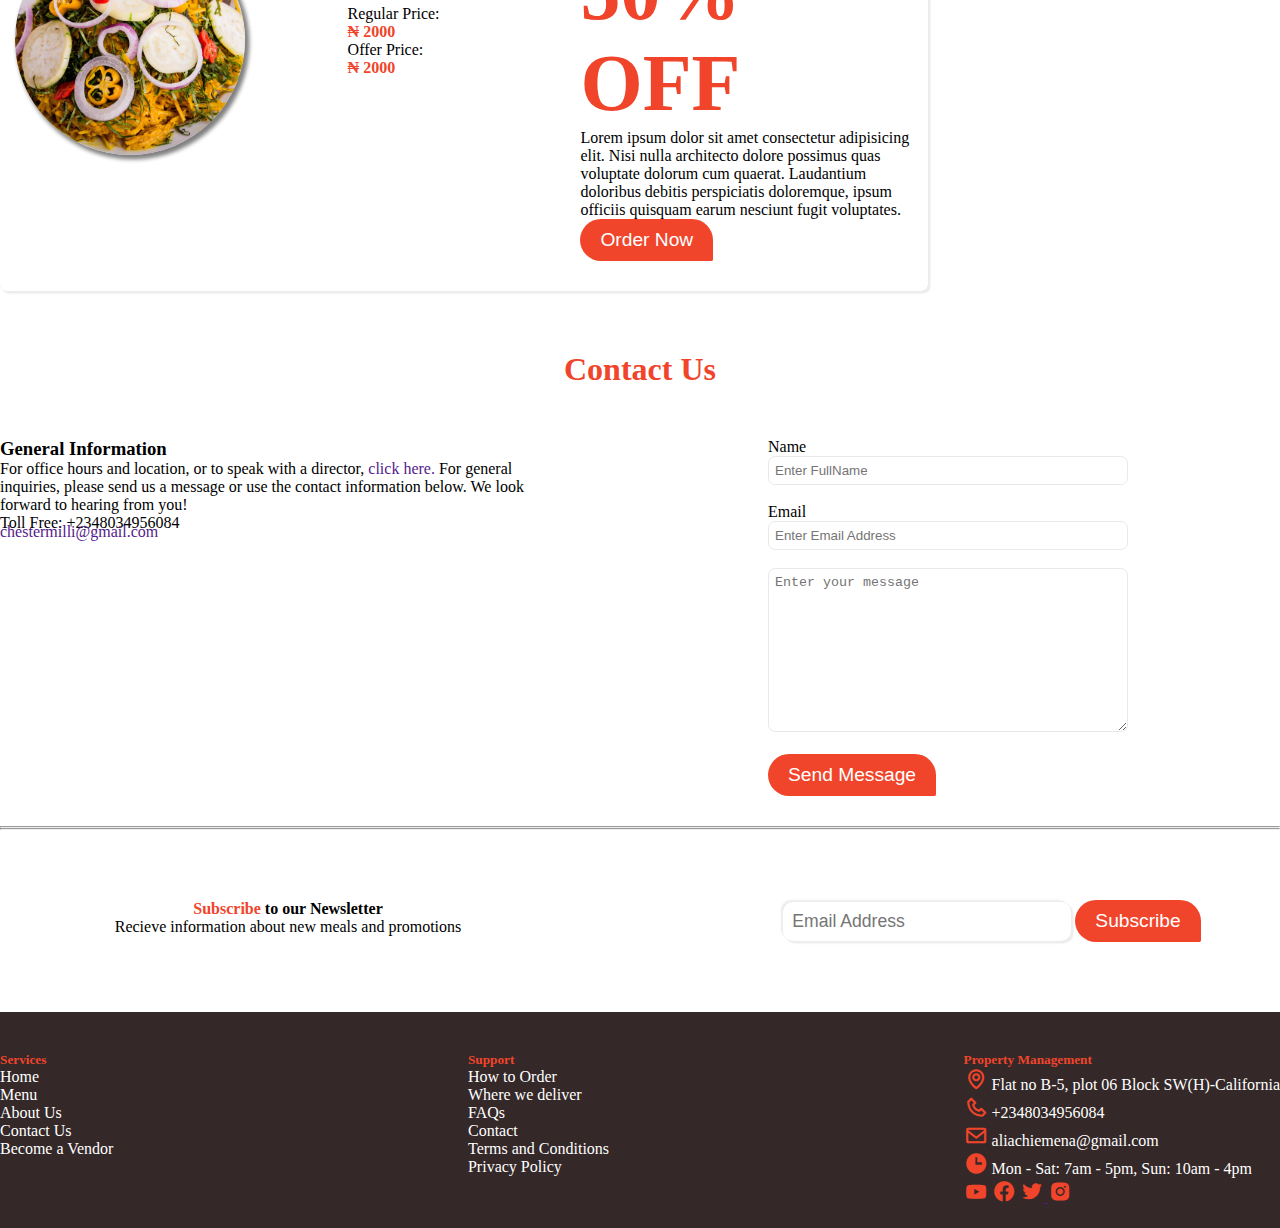
==== commit 26081a02: "I made wonderful changes" ====
--- a/index.html
+++ b/index.html
@@ -19,7 +19,7 @@
     <link rel="stylesheet" href="fooddeliveryapp.css">
 
 </head>
-<body>
+<body class="body">
       <!-- Nav Bar -->
       <nav class="mynavBar navbar navbar-expand-lg bg-body-tertiary">
         <div class="container-fluid">
@@ -49,6 +49,10 @@
               </li>
             </ul>
 
+            <!-- <div class="container-fluid backgroundChanger">
+              <button id="background" type="button"><i class='backgroundNew bx bxs-sun' ></i></button>
+            </div> -->
+
             <form class="d-flex" role="search">
               <input class="navInput" id="searchInput" type="search" placeholder="Search" aria-label="Search">
               <button class="navbtnTwo btn btn-outline-success" type="submit" id="search">Search</button>
@@ -81,9 +85,7 @@
 
   
         <div class="container-fluid backgroundChanger">
-          <button id="background" type="button"><i class='backgroundNew bx bxs-sun' ></i></button>
-          <!-- <div class="white"></div>
-          <div class="darkMode"></div> -->
+          <button id="background" type="button"><i class='backgroundNew bx bxs-moon' ></i></button>
         </div>
 
 
--- a/fooddeliveryapp.css
+++ b/fooddeliveryapp.css
@@ -9,6 +9,12 @@
     --secColor: rgb(86,141,51);
     --btnShape: 30px 30px 2px;
 }
+
+
+/* .body{
+    display: ;
+    background-color: black;
+} */
 
 
 /* nav bar styles /////////////////// */
@@ -204,7 +210,7 @@
 
 
 .enjoyDeliciousMeal{
-    background: url('/Frontend/Frontend Milestone project/Images/spinach.png');
+    background: url('./Images/spinach.png');
     background-repeat: no-repeat;
     background-position: top-left;
 }
@@ -964,6 +970,15 @@
     }
 
 
+    .backgroundChanger>.background{
+        background-color: rgb(241, 238, 236);
+        width: 25px;
+        height: 25px;
+        /* border-radius: 50%;
+        padding: 1px 5px 7px 1px; */
+    }
+
+
     /* <!-- Enjoy Delicious Meal ////////////// --> */
 
     .deliciousMeal{
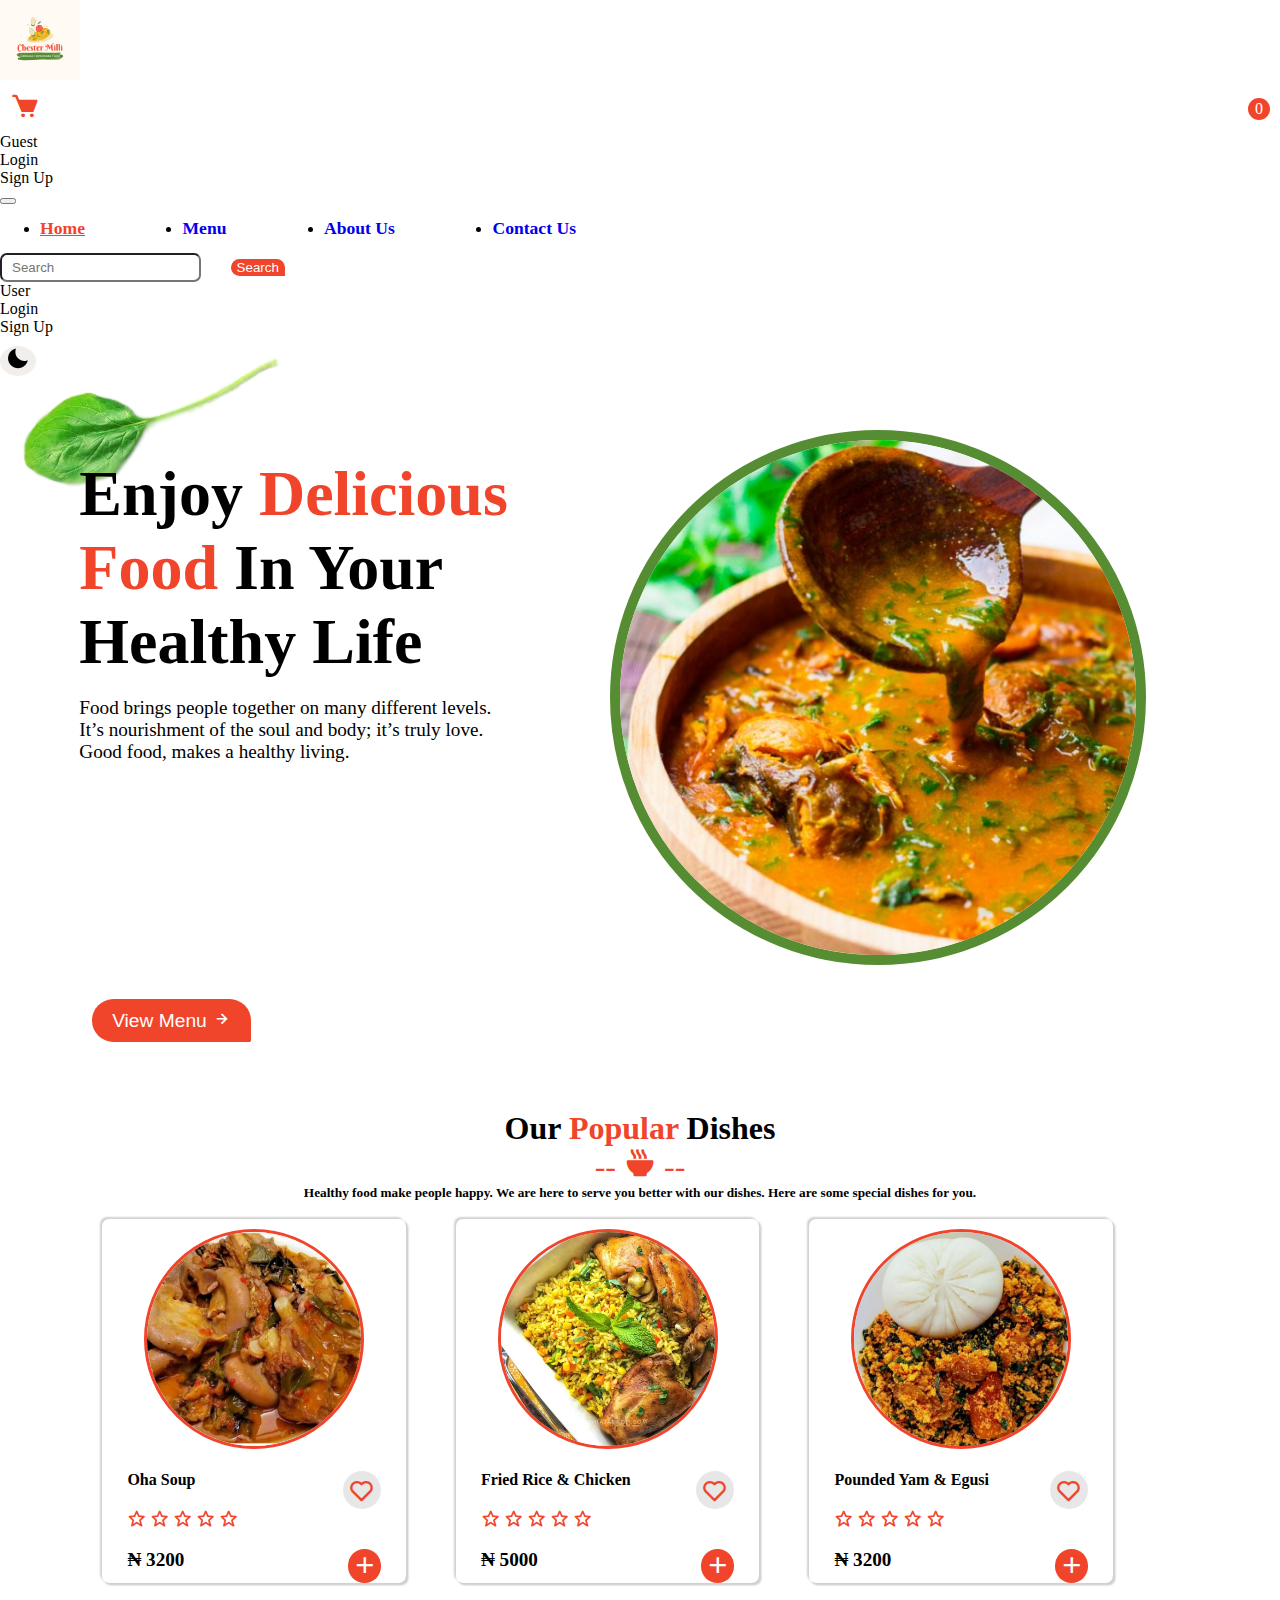
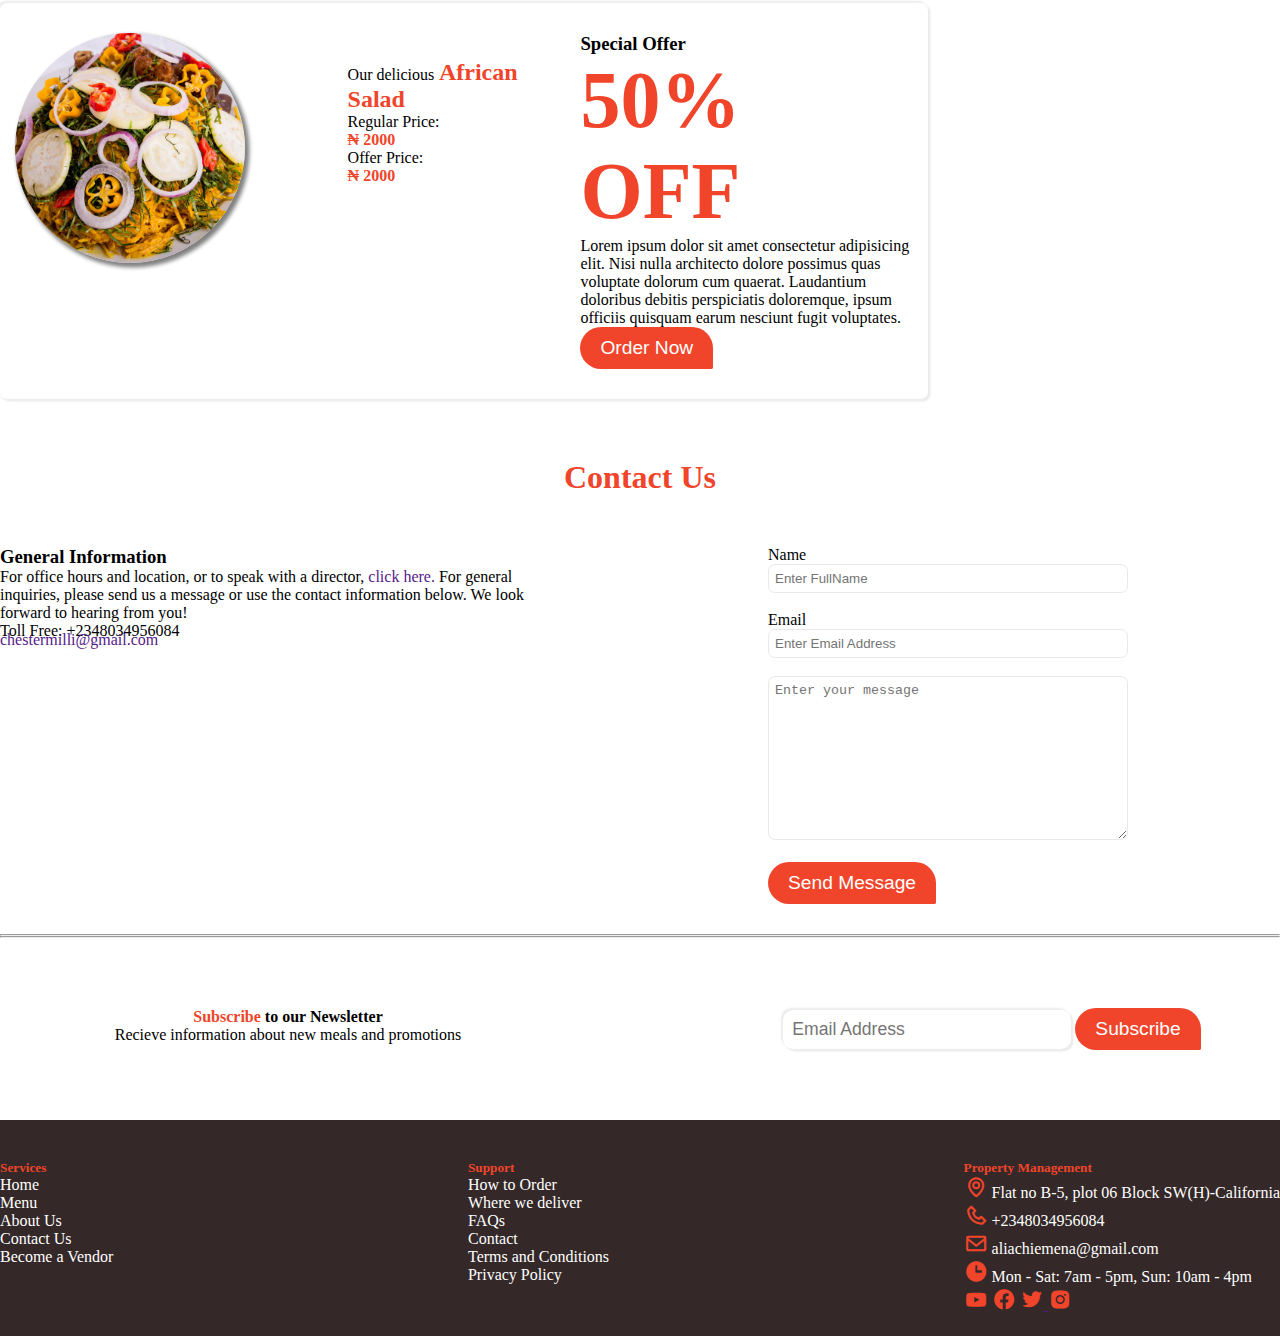
==== commit ec18ff34: "I worked on signup and sign in page" ====
--- a/index.html
+++ b/index.html
@@ -28,6 +28,12 @@
             </div>
             <div class="cart">
                 <a href="cart.html"><i class='bx bxs-cart'></i></a><p id="count">0</p>
+            </div>
+
+            <div class="userLogin">
+              <p id="user">User</p>
+              <p id="login">Login</p>
+              <p id="signUp">Sign Up</p>
             </div>
 
           <button class="navbar-toggler navbtn" type="button" data-bs-toggle="collapse" data-bs-target="#navbarSupportedContent" aria-controls="navbarSupportedContent" aria-expanded="false" aria-label="Toggle navigation">
@@ -57,6 +63,12 @@
               <input class="navInput" id="searchInput" type="search" placeholder="Search" aria-label="Search">
               <button class="navbtnTwo btn btn-outline-success" type="submit" id="search">Search</button>
             </form>
+
+            <div class="userLogin">
+              <p id="user">User</p>
+              <p id="login">Login</p>
+              <p id="signUp">Sign Up</p>
+            </div>
           </div>
         </div>
       </nav>
@@ -447,23 +459,23 @@
               </div>
             </div>
 
-          <form action="" class="contactUsForm">
+          <form action="https://formlinx.onrender.com/api/form/qYxVy8T8I" method="post" class="contactUsForm">
             <div class="lableName">
               <label for="name">Name</label>
             </div>
             <div class="input">
-              <input type="text" id="name" placeholder="Enter FullName">
+              <input type="text" name="FullName" id="name" placeholder="Enter FullName">
             </div> <br>
 
             <div class="labelEmail">
-              <label for="email">Email</label>
+              <label for="email" >Email</label>
             </div>
             <div class="input">
               <input type="email" name="email" id="email" placeholder="Enter Email Address">
             </div> <br>
 
             <div class="textArea">
-             <textarea name="" id="textArea" cols="30" rows="10" placeholder="Enter your message"></textarea>
+             <textarea name="Message" id="textArea" cols="30" rows="10" placeholder="Enter your message"></textarea>
             </div> <br>
 
             <div>
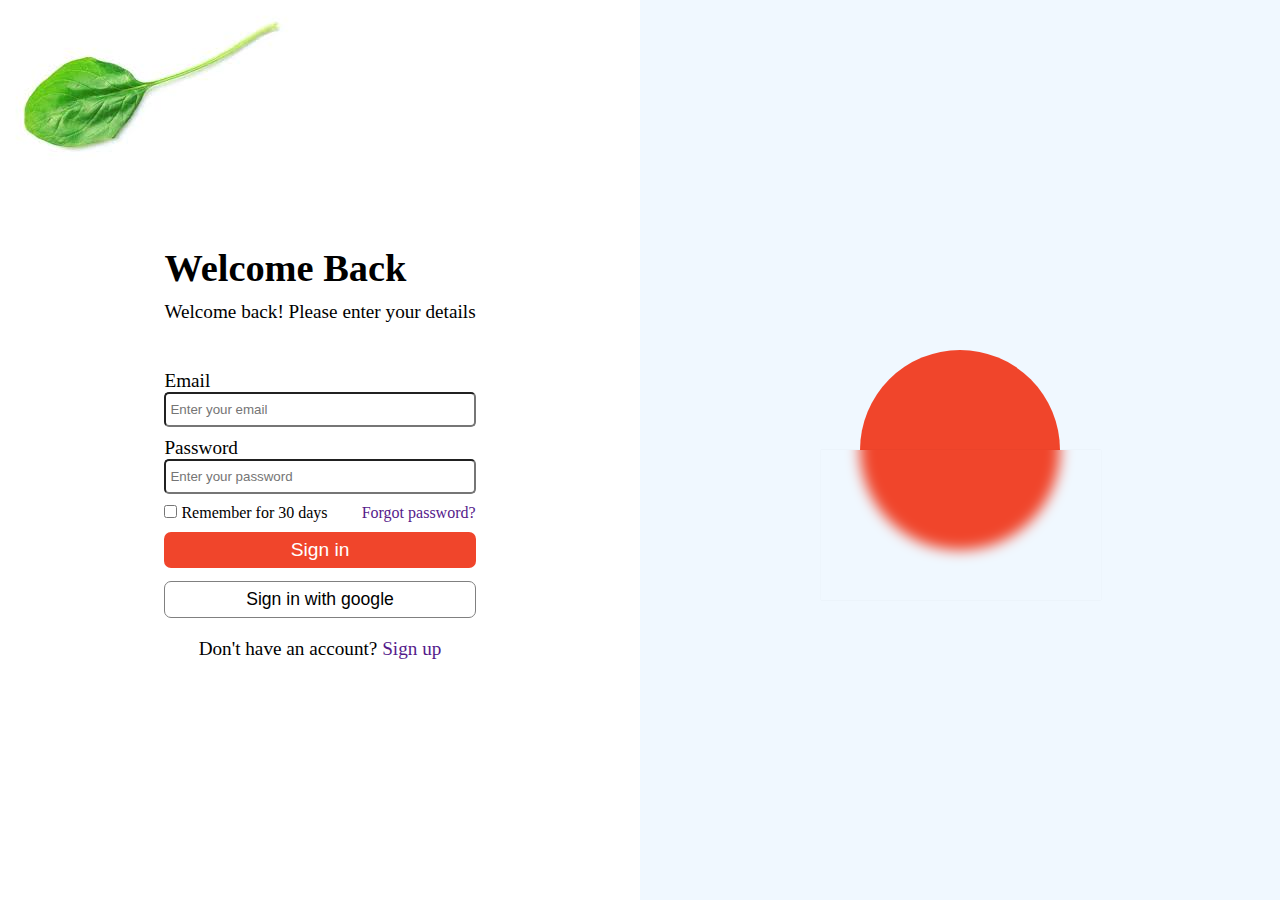
==== commit e3d0517d: "if user is not registered, should be redirected to login page" ====
--- a/index.html
+++ b/index.html
@@ -21,8 +21,8 @@
 </head>
 <body class="body">
       <!-- Nav Bar -->
-      <nav class="mynavBar navbar navbar-expand-lg bg-body-tertiary">
-        <div class="container-fluid">
+      <nav class="mynavBar navbar navbar-expand-lg bg-body-tertiary" id="nav-scroll">
+        <div class="container-fluid" id="scroll-effect">
             <div class="logo">
                 <img src="Images/ChesterOne.png" alt="">
             </div>
@@ -30,11 +30,11 @@
                 <a href="cart.html"><i class='bx bxs-cart'></i></a><p id="count">0</p>
             </div>
 
-            <div class="userLogin">
+            <!-- <div class="userLogin">
               <p id="user">User</p>
               <p id="login">Login</p>
               <p id="signUp">Sign Up</p>
-            </div>
+            </div> -->
 
           <button class="navbar-toggler navbtn" type="button" data-bs-toggle="collapse" data-bs-target="#navbarSupportedContent" aria-controls="navbarSupportedContent" aria-expanded="false" aria-label="Toggle navigation">
             <span class="navbar-toggler-icon"></span>
@@ -63,15 +63,19 @@
               <input class="navInput" id="searchInput" type="search" placeholder="Search" aria-label="Search">
               <button class="navbtnTwo btn btn-outline-success" type="submit" id="search">Search</button>
             </form>
-
-            <div class="userLogin">
-              <p id="user">User</p>
-              <p id="login">Login</p>
-              <p id="signUp">Sign Up</p>
-            </div>
           </div>
         </div>
       </nav>
+
+
+      <div class="userLogin">
+        <i class='bx bx-user user'></i>&nbsp;&nbsp;<span id="user">User</span> <i class='bx bx-chevron-down arrow-down-click' id="arrow-down-click"></i> <i class='bx bx-chevron-up arrow-up-click' id="arrow-up-click"></i> <br>
+        
+        <div id="drop-down">
+          <p id="login"><a href="login.html">Login</a></p>
+          <p id="signUp"><a href="signup/signup.html">Sign Up</a></p>
+        </div>
+      </div>
 
       <!-- <aside>
         <div class="aside">
--- a/fooddeliveryapp.css
+++ b/fooddeliveryapp.css
@@ -8,6 +8,7 @@
     --mainAlt: rgb(199, 50, 27);
     --secColor: rgb(86,141,51);
     --btnShape: 30px 30px 2px;
+    --white: white;
 }
 
 
@@ -30,6 +31,45 @@
 
 .logo>img{
     width: 80px;
+}
+
+.userLogin{
+    text-align: right;
+    background-color: var(--mainColor);
+    padding: 5px 10px 5px 0px;
+    color: var(--white);
+}
+
+.user{
+    font-size: 25px;
+    font-weight: 500;
+}
+
+#user{
+    font-size: 20px;
+    font-weight: 500;
+}
+
+.arrow-down-click{
+    font-size: 25px;
+    cursor: pointer;
+}
+
+.arrow-up-click{
+    font-size: 25px;
+    cursor: pointer;
+    display: none;
+}
+
+#drop-down{
+    display: none;
+}
+
+#drop-down a{
+    color: var(--white);
+    text-decoration: none;
+    font-weight: 500;
+    font-size: 1.1rem;
 }
 
 .items{
@@ -1298,7 +1338,7 @@
     .contactUsForm input, .contactUsForm textarea{
         width: 100%;
     }
-        nav, main, footer{
+        nav, main, footer, .userLogin{
             min-width: 280px;
     }
 }